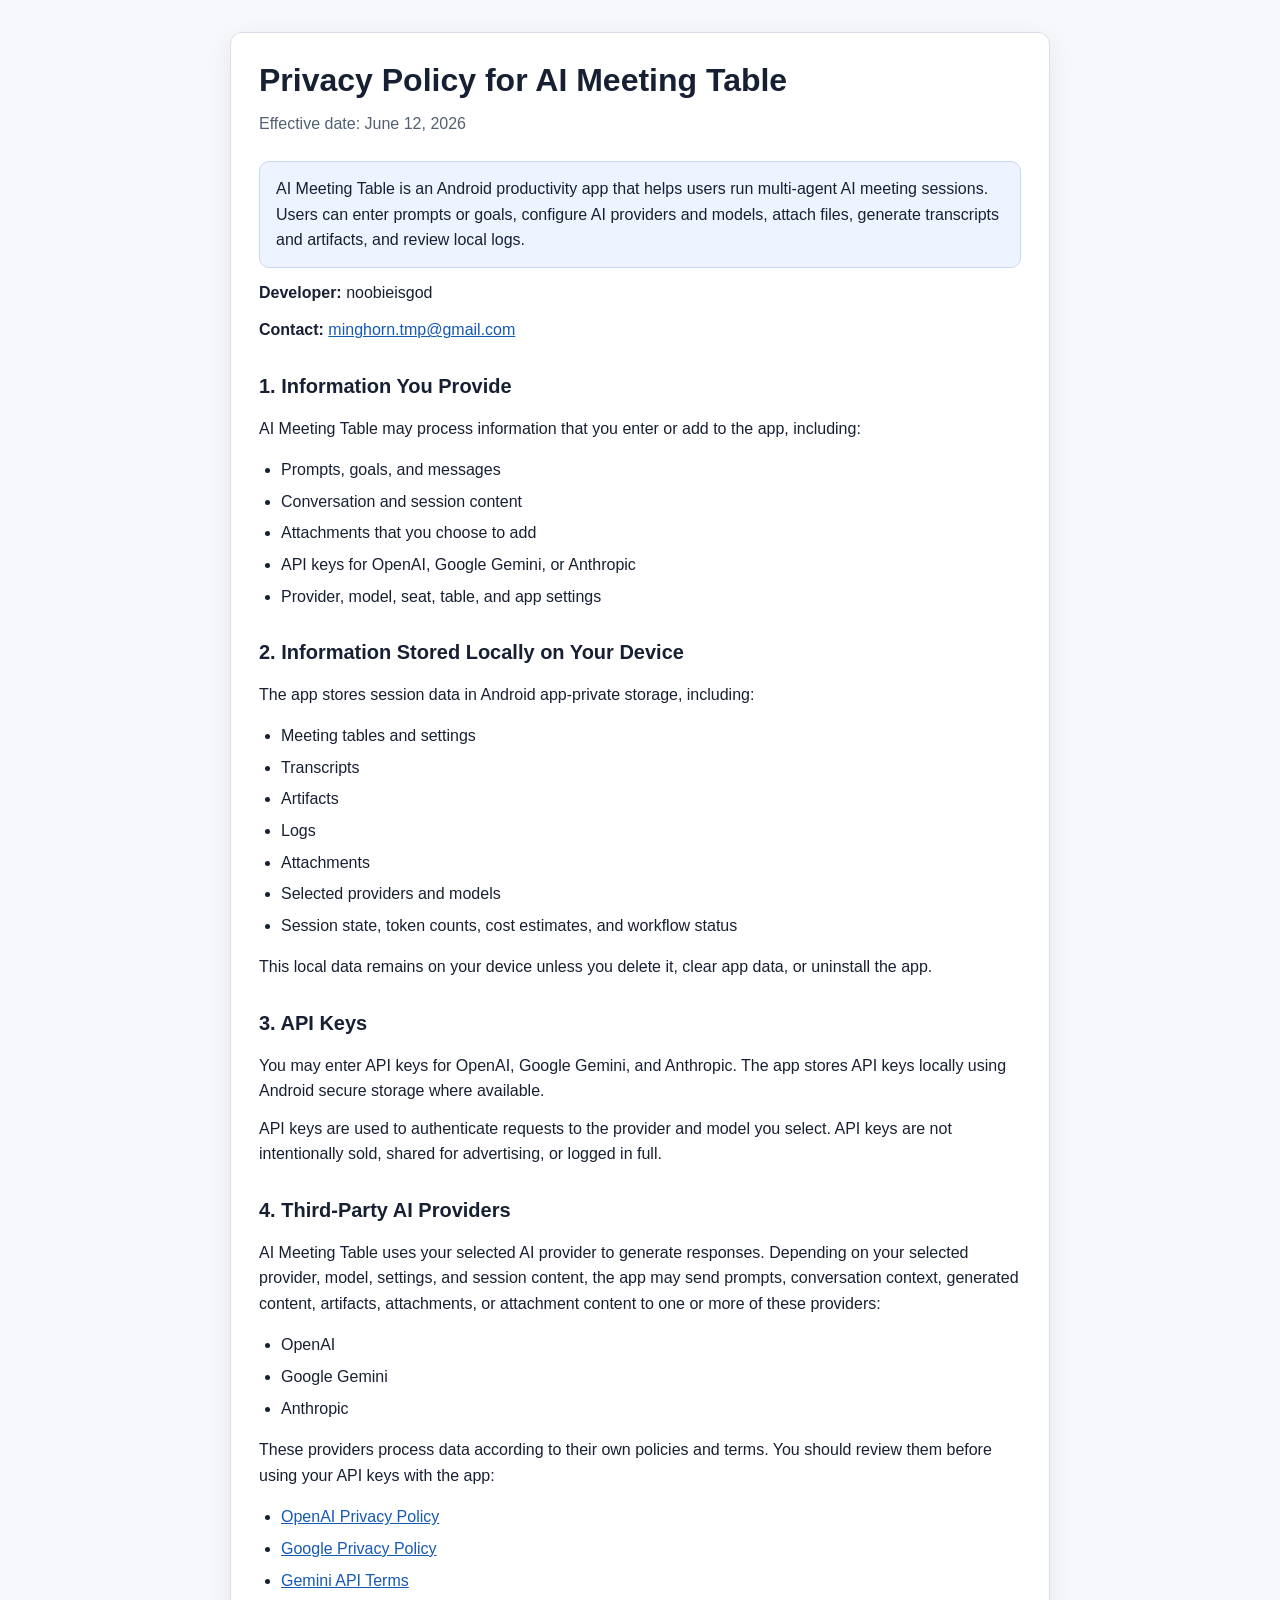
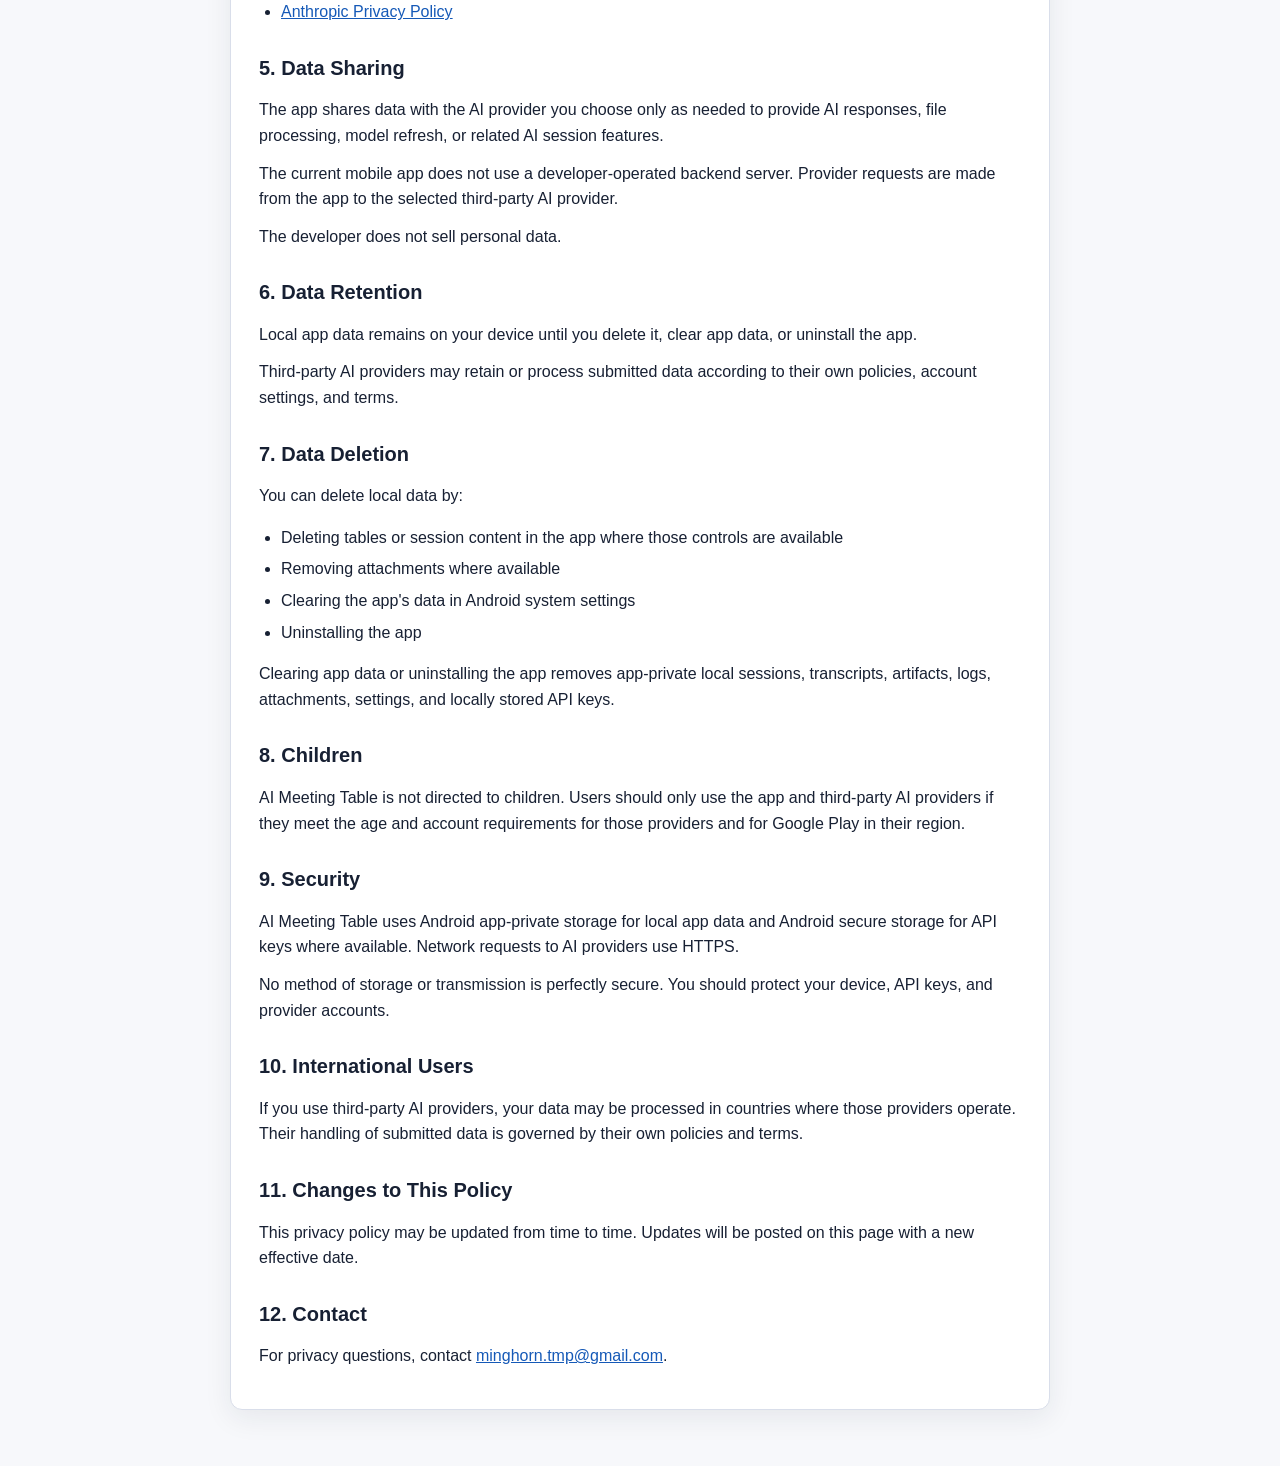
==== docs/index.html @ 2ea93447 "chore: establish verified mobile v0.2.0 Phase 1 baseline" ====
<!doctype html>
<html lang="en">
<head>
  <meta charset="utf-8">
  <meta name="viewport" content="width=device-width, initial-scale=1">
  <title>AI Meeting Table Privacy Policy</title>
  <style>
    :root {
      color-scheme: light;
      font-family: Arial, Helvetica, sans-serif;
      background: #f7f8fb;
      color: #172033;
    }

    body {
      margin: 0;
      line-height: 1.6;
    }

    main {
      max-width: 820px;
      margin: 0 auto;
      padding: 32px 18px 56px;
    }

    article {
      background: #ffffff;
      border: 1px solid #d9deea;
      border-radius: 12px;
      padding: 28px;
      box-shadow: 0 8px 28px rgba(23, 32, 51, 0.08);
    }

    h1 {
      margin: 0 0 8px;
      font-size: 2rem;
      line-height: 1.2;
    }

    h2 {
      margin-top: 30px;
      font-size: 1.25rem;
      line-height: 1.3;
    }

    p {
      margin: 12px 0;
    }

    ul {
      padding-left: 22px;
    }

    li {
      margin: 6px 0;
    }

    a {
      color: #1559b7;
    }

    .meta {
      color: #526071;
      margin-bottom: 24px;
    }

    .summary {
      background: #eef4ff;
      border: 1px solid #c8d8f6;
      border-radius: 10px;
      padding: 14px 16px;
    }

    @media (max-width: 640px) {
      main {
        padding: 16px 12px 40px;
      }

      article {
        padding: 20px;
        border-radius: 10px;
      }

      h1 {
        font-size: 1.65rem;
      }
    }
  </style>
</head>
<body>
  <main>
    <article>
      <h1>Privacy Policy for AI Meeting Table</h1>
      <p class="meta">Effective date: June 12, 2026</p>

      <p class="summary">
        AI Meeting Table is an Android productivity app that helps users run multi-agent AI meeting sessions. Users can enter prompts or goals, configure AI providers and models, attach files, generate transcripts and artifacts, and review local logs.
      </p>

      <p><strong>Developer:</strong> noobieisgod</p>
      <p><strong>Contact:</strong> <a href="mailto:minghorn.tmp@gmail.com">minghorn.tmp@gmail.com</a></p>

      <h2>1. Information You Provide</h2>
      <p>AI Meeting Table may process information that you enter or add to the app, including:</p>
      <ul>
        <li>Prompts, goals, and messages</li>
        <li>Conversation and session content</li>
        <li>Attachments that you choose to add</li>
        <li>API keys for OpenAI, Google Gemini, or Anthropic</li>
        <li>Provider, model, seat, table, and app settings</li>
      </ul>

      <h2>2. Information Stored Locally on Your Device</h2>
      <p>The app stores session data in Android app-private storage, including:</p>
      <ul>
        <li>Meeting tables and settings</li>
        <li>Transcripts</li>
        <li>Artifacts</li>
        <li>Logs</li>
        <li>Attachments</li>
        <li>Selected providers and models</li>
        <li>Session state, token counts, cost estimates, and workflow status</li>
      </ul>
      <p>This local data remains on your device unless you delete it, clear app data, or uninstall the app.</p>

      <h2>3. API Keys</h2>
      <p>You may enter API keys for OpenAI, Google Gemini, and Anthropic. The app stores API keys locally using Android secure storage where available.</p>
      <p>API keys are used to authenticate requests to the provider and model you select. API keys are not intentionally sold, shared for advertising, or logged in full.</p>

      <h2>4. Third-Party AI Providers</h2>
      <p>AI Meeting Table uses your selected AI provider to generate responses. Depending on your selected provider, model, settings, and session content, the app may send prompts, conversation context, generated content, artifacts, attachments, or attachment content to one or more of these providers:</p>
      <ul>
        <li>OpenAI</li>
        <li>Google Gemini</li>
        <li>Anthropic</li>
      </ul>
      <p>These providers process data according to their own policies and terms. You should review them before using your API keys with the app:</p>
      <ul>
        <li><a href="https://openai.com/policies/privacy-policy/">OpenAI Privacy Policy</a></li>
        <li><a href="https://policies.google.com/privacy">Google Privacy Policy</a></li>
        <li><a href="https://ai.google.dev/gemini-api/terms">Gemini API Terms</a></li>
        <li><a href="https://www.anthropic.com/legal/privacy">Anthropic Privacy Policy</a></li>
      </ul>

      <h2>5. Data Sharing</h2>
      <p>The app shares data with the AI provider you choose only as needed to provide AI responses, file processing, model refresh, or related AI session features.</p>
      <p>The current mobile app does not use a developer-operated backend server. Provider requests are made from the app to the selected third-party AI provider.</p>
      <p>The developer does not sell personal data.</p>

      <h2>6. Data Retention</h2>
      <p>Local app data remains on your device until you delete it, clear app data, or uninstall the app.</p>
      <p>Third-party AI providers may retain or process submitted data according to their own policies, account settings, and terms.</p>

      <h2>7. Data Deletion</h2>
      <p>You can delete local data by:</p>
      <ul>
        <li>Deleting tables or session content in the app where those controls are available</li>
        <li>Removing attachments where available</li>
        <li>Clearing the app's data in Android system settings</li>
        <li>Uninstalling the app</li>
      </ul>
      <p>Clearing app data or uninstalling the app removes app-private local sessions, transcripts, artifacts, logs, attachments, settings, and locally stored API keys.</p>

      <h2>8. Children</h2>
      <p>AI Meeting Table is not directed to children. Users should only use the app and third-party AI providers if they meet the age and account requirements for those providers and for Google Play in their region.</p>

      <h2>9. Security</h2>
      <p>AI Meeting Table uses Android app-private storage for local app data and Android secure storage for API keys where available. Network requests to AI providers use HTTPS.</p>
      <p>No method of storage or transmission is perfectly secure. You should protect your device, API keys, and provider accounts.</p>

      <h2>10. International Users</h2>
      <p>If you use third-party AI providers, your data may be processed in countries where those providers operate. Their handling of submitted data is governed by their own policies and terms.</p>

      <h2>11. Changes to This Policy</h2>
      <p>This privacy policy may be updated from time to time. Updates will be posted on this page with a new effective date.</p>

      <h2>12. Contact</h2>
      <p>For privacy questions, contact <a href="mailto:minghorn.tmp@gmail.com">minghorn.tmp@gmail.com</a>.</p>
    </article>
  </main>
</body>
</html>
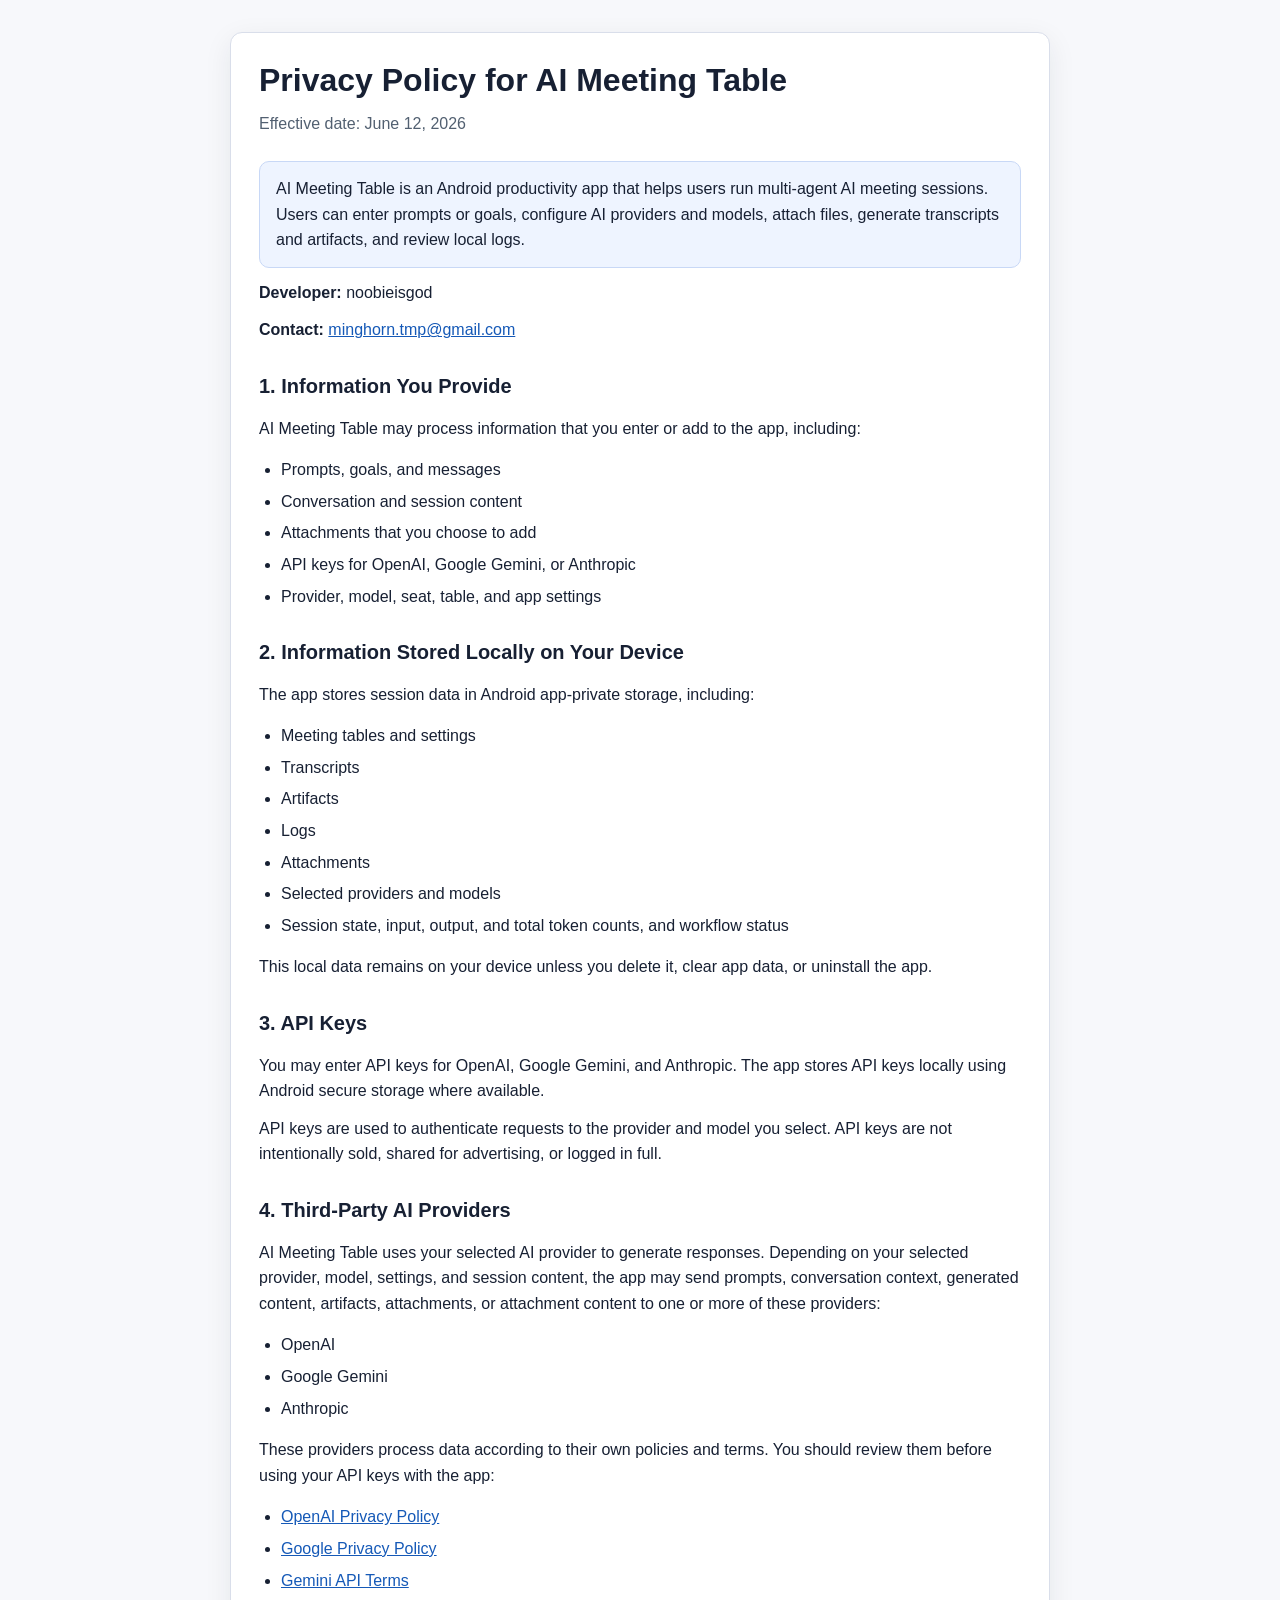
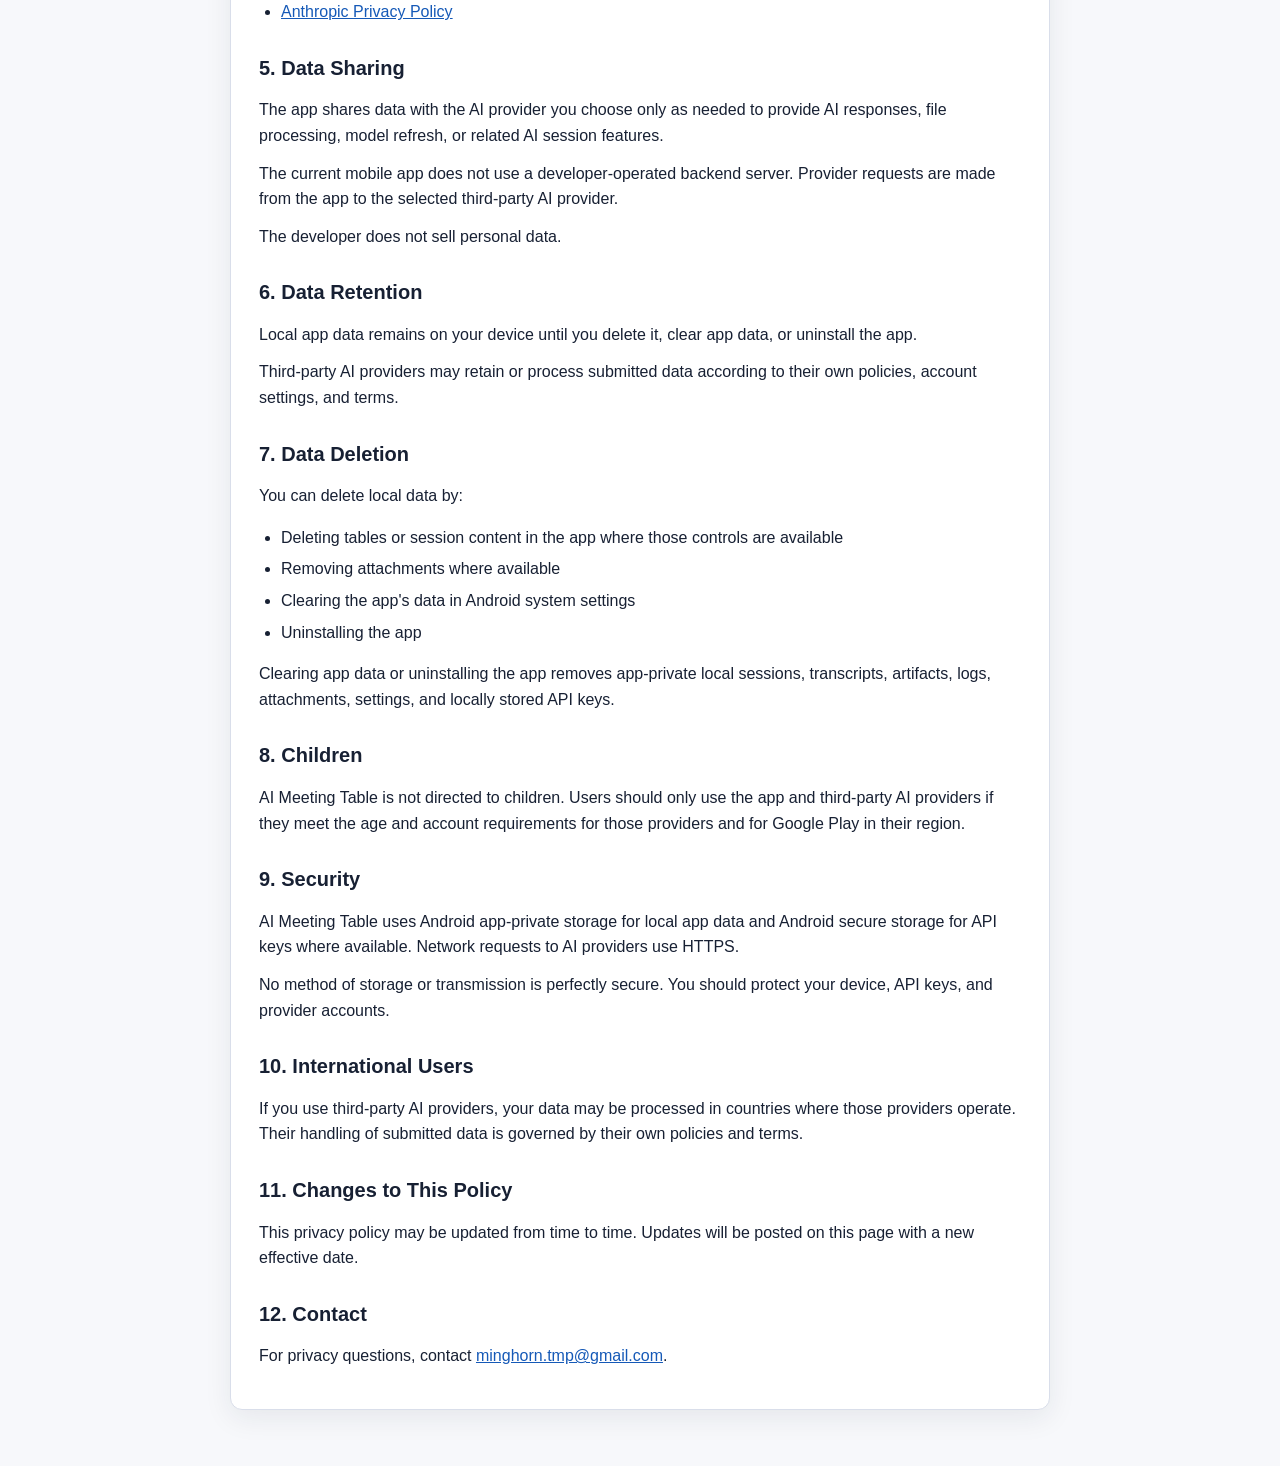
==== commit d900f7c9: "test: validate final polish and update docs" ====
--- a/docs/index.html
+++ b/docs/index.html
@@ -119,7 +119,7 @@
         <li>Logs</li>
         <li>Attachments</li>
         <li>Selected providers and models</li>
-        <li>Session state, token counts, cost estimates, and workflow status</li>
+        <li>Session state, input, output, and total token counts, and workflow status</li>
       </ul>
       <p>This local data remains on your device unless you delete it, clear app data, or uninstall the app.</p>
 
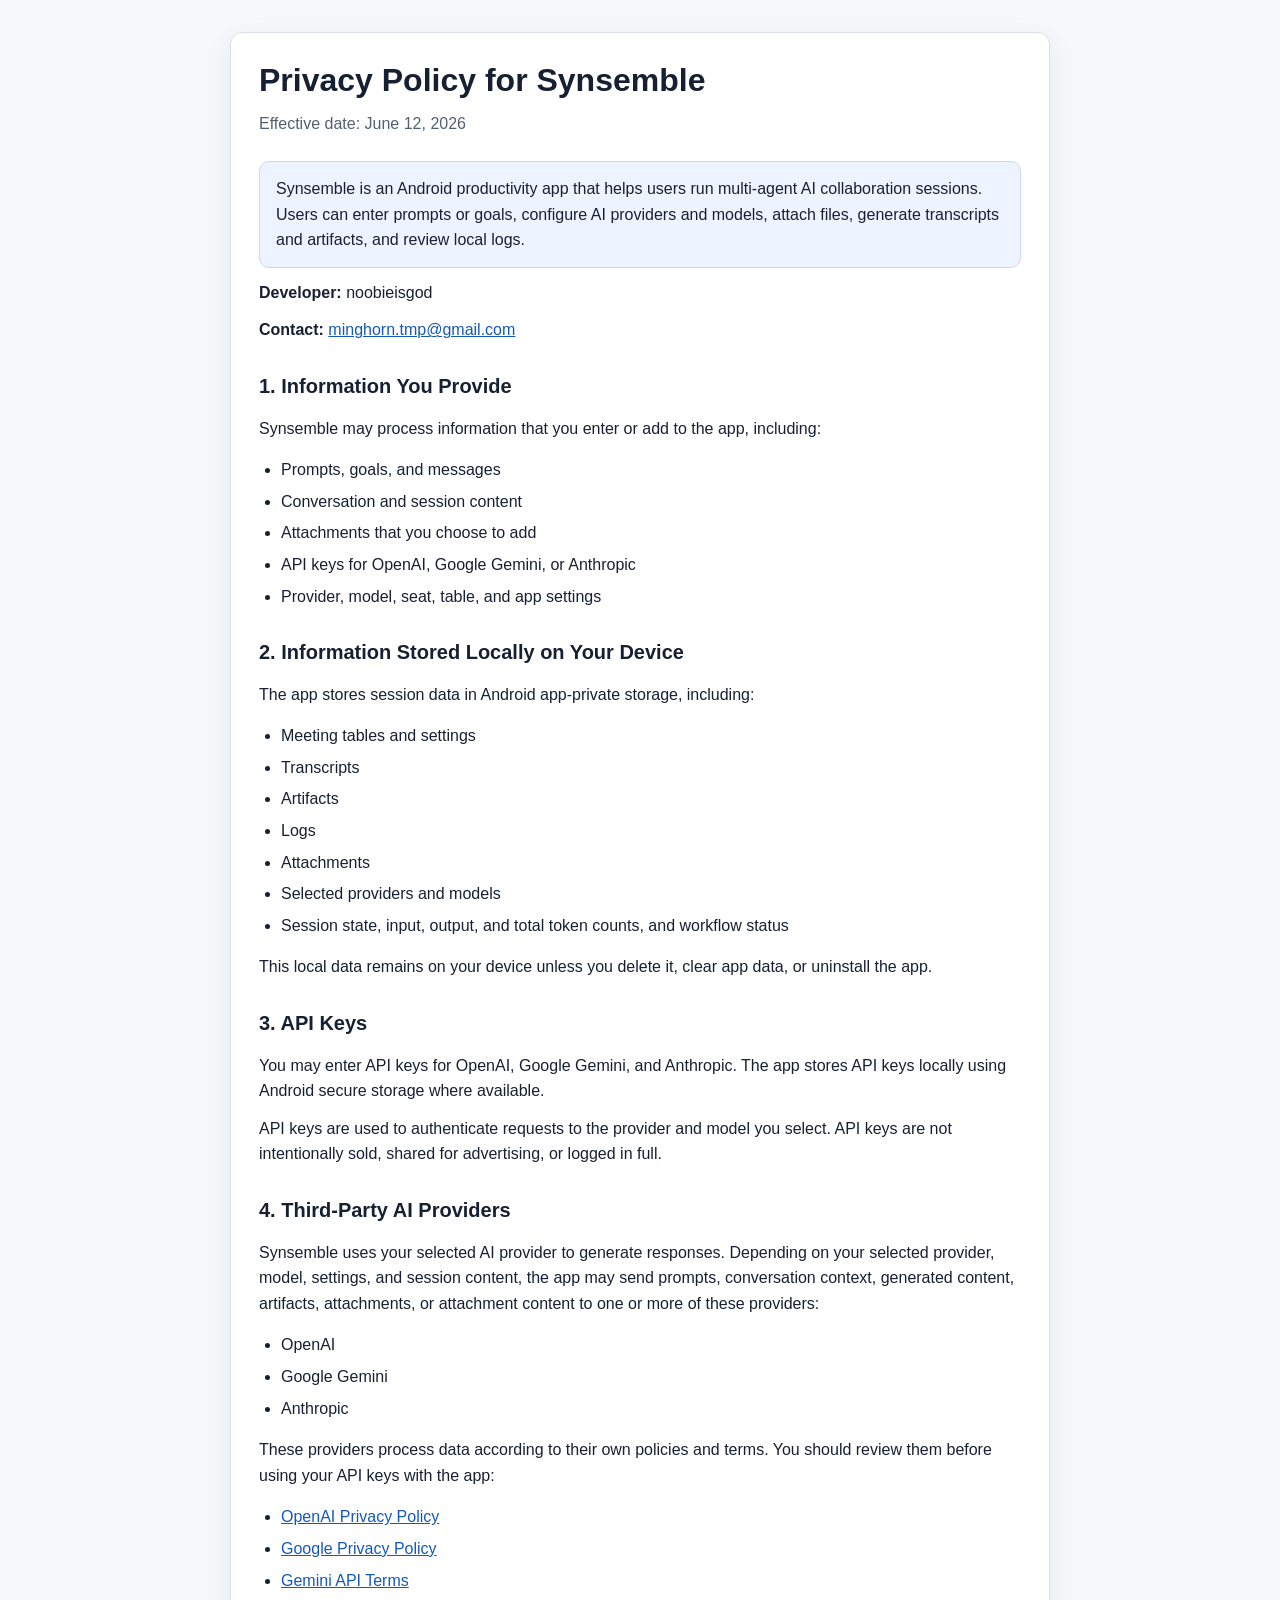
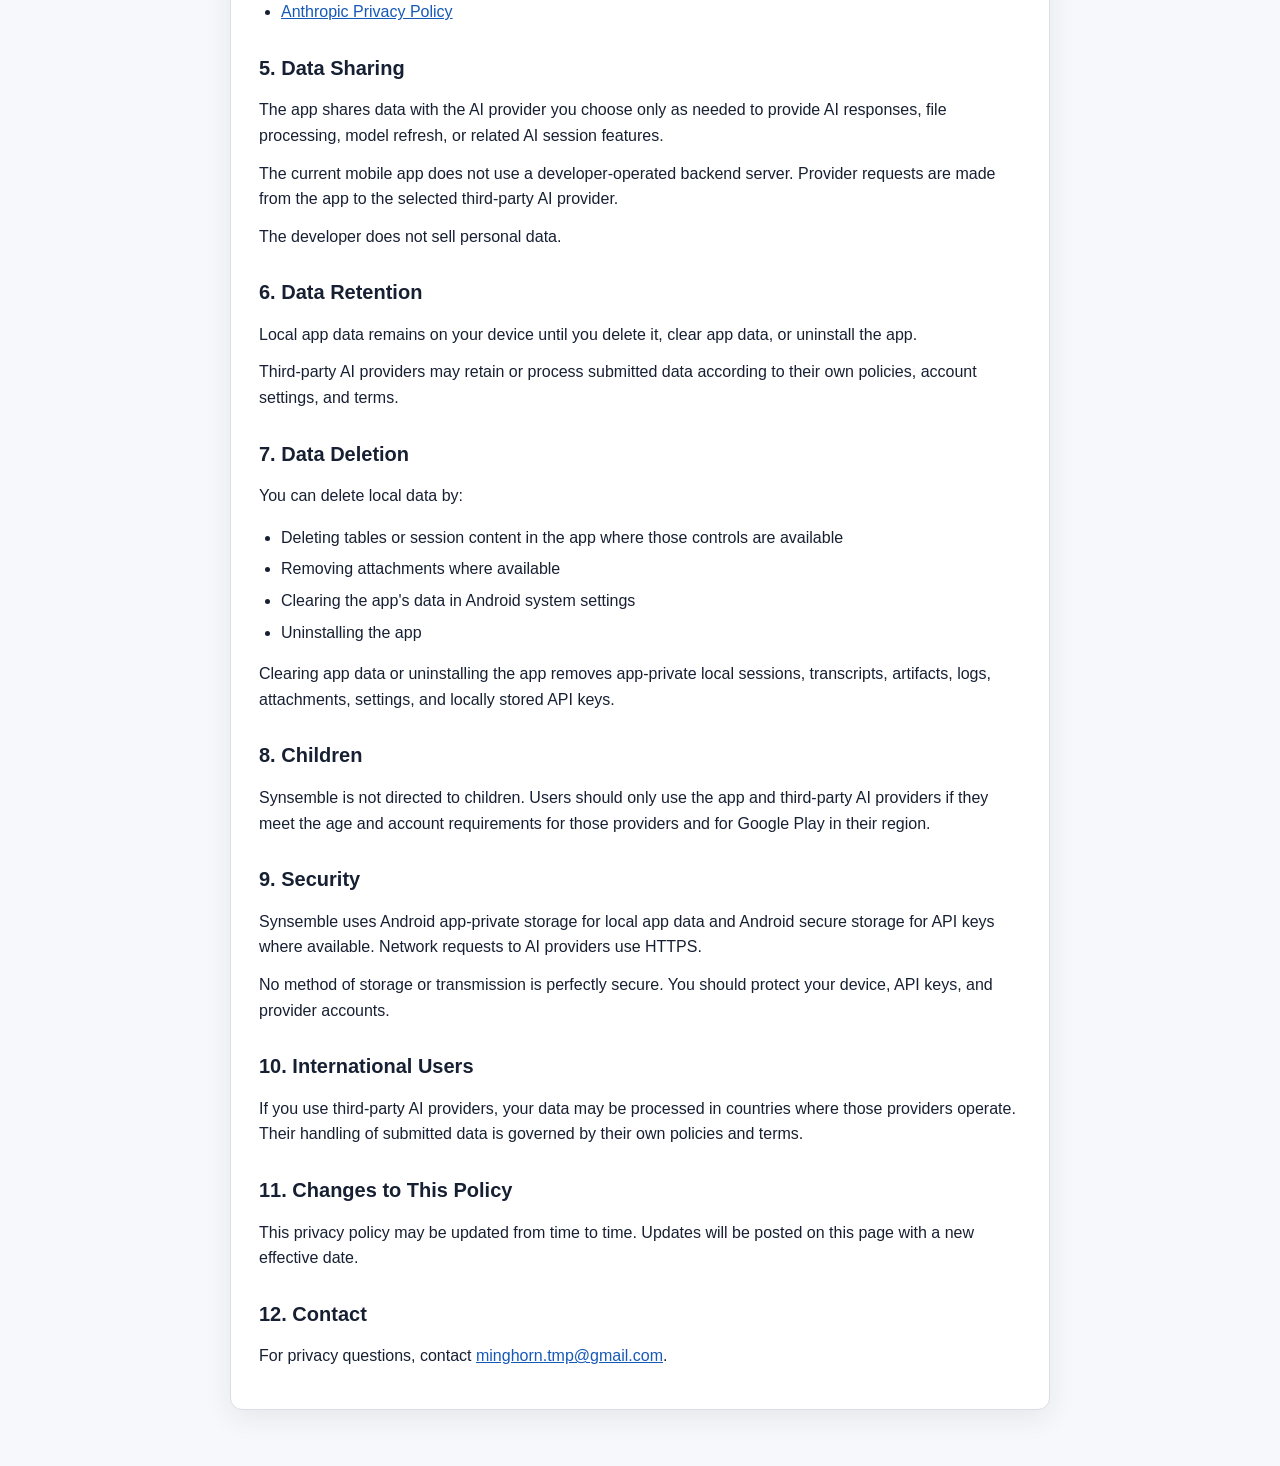
==== commit 44edae00: "brand: rename AI Meeting Table to Synsemble" ====
--- a/docs/index.html
+++ b/docs/index.html
@@ -3,7 +3,7 @@
 <head>
   <meta charset="utf-8">
   <meta name="viewport" content="width=device-width, initial-scale=1">
-  <title>AI Meeting Table Privacy Policy</title>
+  <title>Synsemble Privacy Policy</title>
   <style>
     :root {
       color-scheme: light;
@@ -90,18 +90,18 @@
 <body>
   <main>
     <article>
-      <h1>Privacy Policy for AI Meeting Table</h1>
+      <h1>Privacy Policy for Synsemble</h1>
       <p class="meta">Effective date: June 12, 2026</p>
 
       <p class="summary">
-        AI Meeting Table is an Android productivity app that helps users run multi-agent AI meeting sessions. Users can enter prompts or goals, configure AI providers and models, attach files, generate transcripts and artifacts, and review local logs.
+        Synsemble is an Android productivity app that helps users run multi-agent AI collaboration sessions. Users can enter prompts or goals, configure AI providers and models, attach files, generate transcripts and artifacts, and review local logs.
       </p>
 
       <p><strong>Developer:</strong> noobieisgod</p>
       <p><strong>Contact:</strong> <a href="mailto:minghorn.tmp@gmail.com">minghorn.tmp@gmail.com</a></p>
 
       <h2>1. Information You Provide</h2>
-      <p>AI Meeting Table may process information that you enter or add to the app, including:</p>
+      <p>Synsemble may process information that you enter or add to the app, including:</p>
       <ul>
         <li>Prompts, goals, and messages</li>
         <li>Conversation and session content</li>
@@ -128,7 +128,7 @@
       <p>API keys are used to authenticate requests to the provider and model you select. API keys are not intentionally sold, shared for advertising, or logged in full.</p>
 
       <h2>4. Third-Party AI Providers</h2>
-      <p>AI Meeting Table uses your selected AI provider to generate responses. Depending on your selected provider, model, settings, and session content, the app may send prompts, conversation context, generated content, artifacts, attachments, or attachment content to one or more of these providers:</p>
+      <p>Synsemble uses your selected AI provider to generate responses. Depending on your selected provider, model, settings, and session content, the app may send prompts, conversation context, generated content, artifacts, attachments, or attachment content to one or more of these providers:</p>
       <ul>
         <li>OpenAI</li>
         <li>Google Gemini</li>
@@ -162,10 +162,10 @@
       <p>Clearing app data or uninstalling the app removes app-private local sessions, transcripts, artifacts, logs, attachments, settings, and locally stored API keys.</p>
 
       <h2>8. Children</h2>
-      <p>AI Meeting Table is not directed to children. Users should only use the app and third-party AI providers if they meet the age and account requirements for those providers and for Google Play in their region.</p>
+      <p>Synsemble is not directed to children. Users should only use the app and third-party AI providers if they meet the age and account requirements for those providers and for Google Play in their region.</p>
 
       <h2>9. Security</h2>
-      <p>AI Meeting Table uses Android app-private storage for local app data and Android secure storage for API keys where available. Network requests to AI providers use HTTPS.</p>
+      <p>Synsemble uses Android app-private storage for local app data and Android secure storage for API keys where available. Network requests to AI providers use HTTPS.</p>
       <p>No method of storage or transmission is perfectly secure. You should protect your device, API keys, and provider accounts.</p>
 
       <h2>10. International Users</h2>
